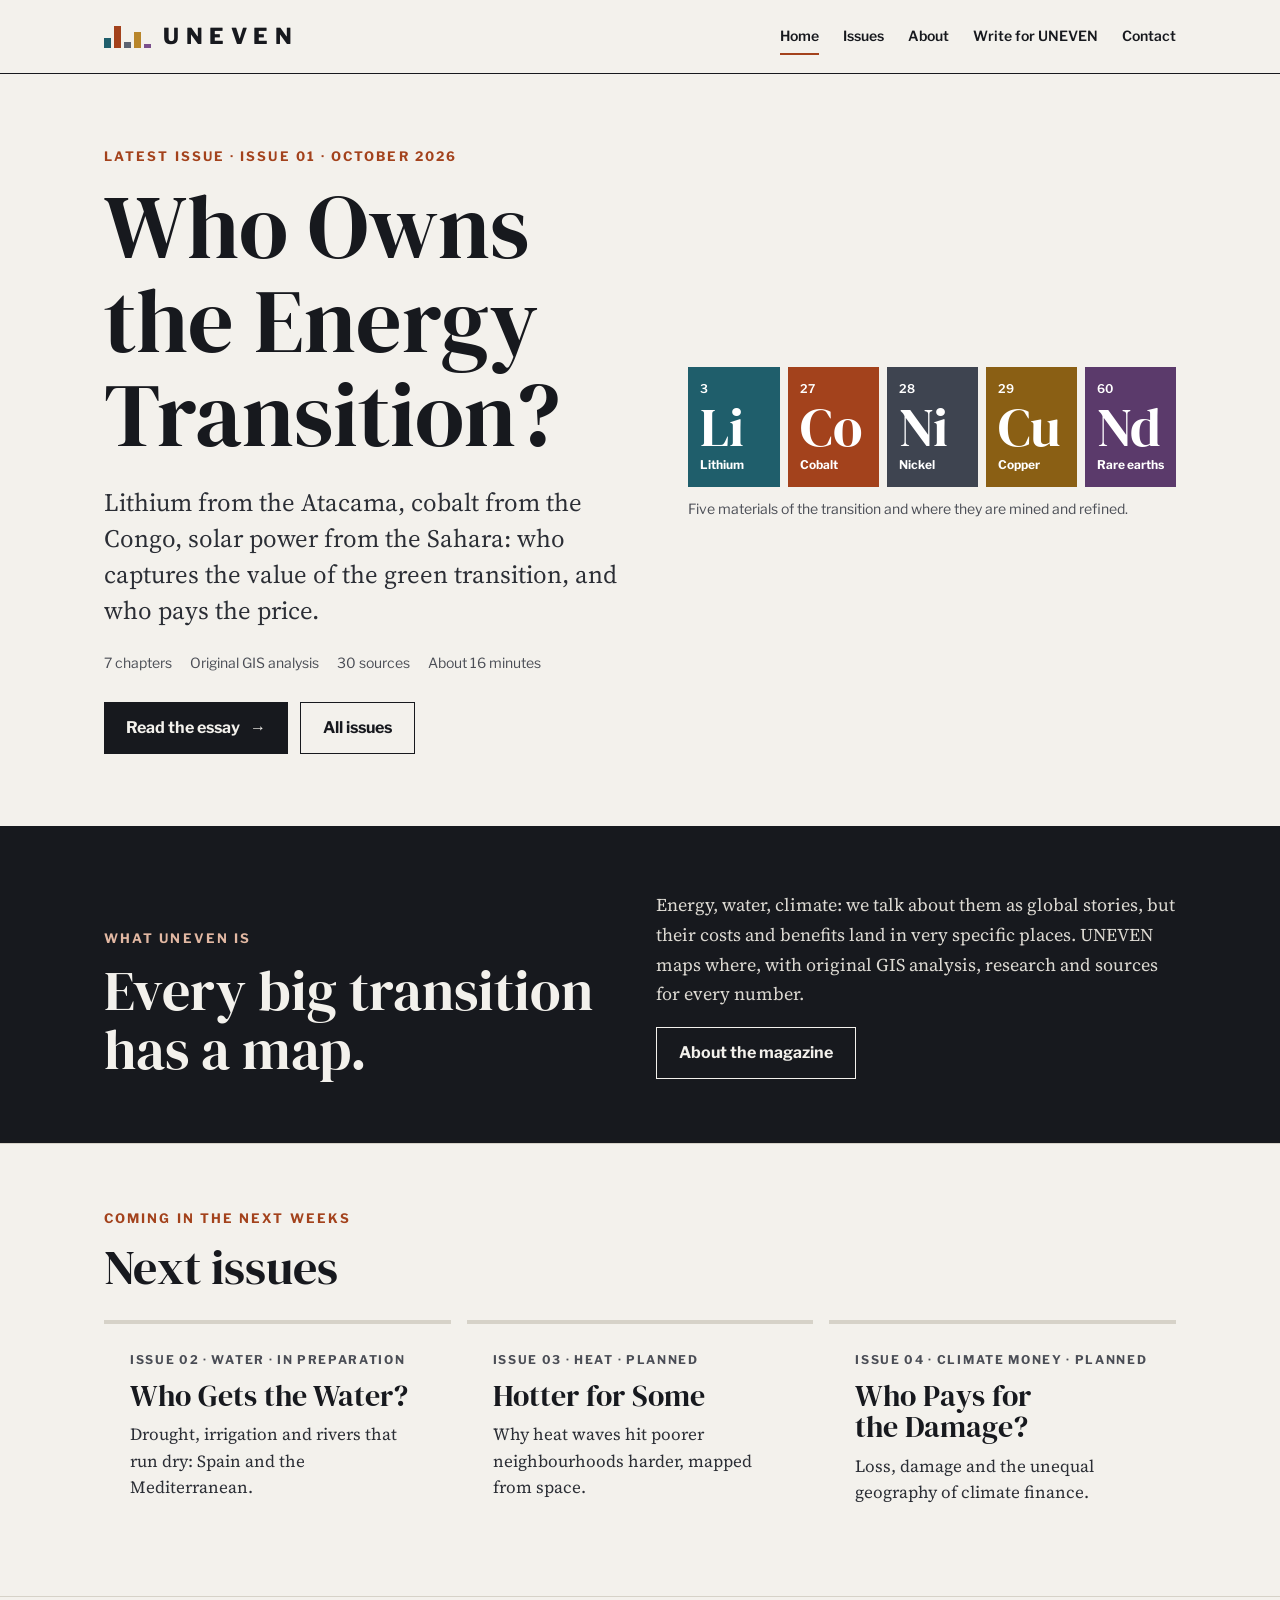
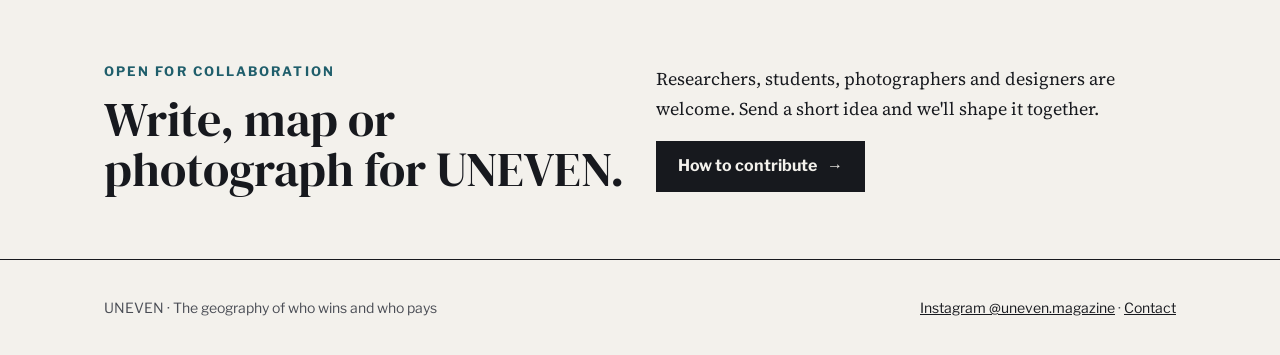
==== index.html @ 7dfdbe9b "Add files via upload" ====
<!doctype html>
<html lang="en">
<head>
<meta charset="utf-8">
<meta name="viewport" content="width=device-width, initial-scale=1, viewport-fit=cover">
<title>UNEVEN · The geography of who wins and who pays</title>
<meta name="description" content="An independent magazine on the geography of inequality: maps, data and research on where the costs and benefits of global change land.">
<meta property="og:title" content="UNEVEN · The geography of who wins and who pays">
<meta property="og:description" content="An independent magazine on the geography of inequality: maps, data and research on where the costs and benefits of global change land.">
<meta property="og:image" content="share-issue-01.jpg">
<link rel="icon" href="icon.png">
<link rel="apple-touch-icon" href="icon.png">
<link rel="preconnect" href="https://fonts.googleapis.com">
<link href="https://fonts.googleapis.com/css2?family=DM+Serif+Display&amp;family=Source+Serif+4:ital,opsz,wght@0,8..60,400;0,8..60,600;1,8..60,400&amp;family=Libre+Franklin:wght@500;600;700;800&amp;display=swap" rel="stylesheet">
<link rel="stylesheet" href="style.css">
</head>
<body><header class="site-head"><div class="wrap">
<a class="logo" href="index.html" aria-label="UNEVEN home"><span class="bars" aria-hidden="true"><span style="height:10px;background:var(--teal)"></span><span style="height:22px;background:var(--copper)"></span><span style="height:6px;background:var(--slate)"></span><span style="height:16px;background:#B8862B"></span><span style="height:4px;background:var(--plum)"></span></span><span class="word">UNEVEN</span></a>
<nav class="nav" aria-label="Main"><a href="index.html" aria-current="page">Home</a><a href="issues.html">Issues</a><a href="about.html">About</a><a href="write.html">Write for UNEVEN</a><a href="contact.html">Contact</a></nav>
</div></header>
<main>
<div class="wrap hero">
<div>
<p class="kicker">Latest issue · Issue 01 · October 2026</p>
<h1>Who Owns the Energy Transition?</h1>
<p class="lede">Lithium from the Atacama, cobalt from the Congo, solar power from the Sahara: who captures the value of the green transition, and who pays the price.</p>
<div class="meta small"><span>7 chapters</span><span>Original GIS analysis</span><span>30 sources</span><span>About 16 minutes</span></div>
<div class="btns"><a class="btn" href="issue-01.html">Read the essay <span aria-hidden="true">→</span></a><a class="btn ghost" href="issues.html">All issues</a></div>
</div>
<div><div class="tiles" aria-hidden="true">
<div class="tile" style="background:var(--teal)"><span class="z">3</span><span class="sym">Li</span><span class="nm">Lithium</span></div>
<div class="tile" style="background:var(--copper)"><span class="z">27</span><span class="sym">Co</span><span class="nm">Cobalt</span></div>
<div class="tile" style="background:#3E4450"><span class="z">28</span><span class="sym">Ni</span><span class="nm">Nickel</span></div>
<div class="tile" style="background:var(--gold)"><span class="z">29</span><span class="sym">Cu</span><span class="nm">Copper</span></div>
<div class="tile" style="background:#5B3A6B"><span class="z">60</span><span class="sym">Nd</span><span class="nm">Rare earths</span></div>
</div><p class="small" style="margin-top:10px">Five materials of the transition and where they are mined and refined.</p></div>
</div>
<section class="band"><div class="wrap" style="display:grid;grid-template-columns:repeat(auto-fit,minmax(280px,1fr));gap:32px;align-items:end">
<div><p class="kicker">What UNEVEN is</p><h2 style="font-size:clamp(34px,5vw,56px)">Every big transition has a map.</h2></div>
<div><p style="margin:0 0 18px">Energy, water, climate: we talk about them as global stories, but their costs and benefits land in very specific places. UNEVEN maps where, with original GIS analysis, research and sources for every number.</p>
<a class="btn ghost" style="color:var(--paper);border-color:var(--paper)" href="about.html">About the magazine</a></div>
</div></section>
<section><div class="wrap">
<p class="kicker">Coming in the next weeks</p>
<h2 style="font-size:clamp(32px,4.5vw,48px);margin-bottom:28px">Next issues</h2>
<div class="grid-3">
<div class="card soon"><span class="tag">Issue 02 · Water · In preparation</span><h3>Who Gets the Water?</h3><p>Drought, irrigation and rivers that run dry: Spain and the Mediterranean.</p></div>
<div class="card soon"><span class="tag">Issue 03 · Heat · Planned</span><h3>Hotter for Some</h3><p>Why heat waves hit poorer neighbourhoods harder, mapped from space.</p></div>
<div class="card soon"><span class="tag">Issue 04 · Climate money · Planned</span><h3>Who Pays for the Damage?</h3><p>Loss, damage and the unequal geography of climate finance.</p></div>
</div>
</div></section>
<section><div class="wrap" style="display:grid;grid-template-columns:repeat(auto-fit,minmax(280px,1fr));gap:32px;align-items:center">
<div><p class="kicker teal">Open for collaboration</p><h2 style="font-size:clamp(32px,4.5vw,48px)">Write, map or photograph for UNEVEN.</h2></div>
<div><p style="margin:0 0 18px">Researchers, students, photographers and designers are welcome. Send a short idea and we'll shape it together.</p><a class="btn" href="write.html">How to contribute <span aria-hidden="true">→</span></a></div>
</div></section>
</main><footer class="site-foot"><div class="wrap">
<span>UNEVEN · The geography of who wins and who pays</span>
<span><a href="https://www.instagram.com/uneven.magazine/">Instagram @uneven.magazine</a> · <a href="contact.html">Contact</a></span>
</div></footer>
</body>
</html>
---- style.css ----
/* UNEVEN site: paper ground, ink type, element-tile accents. One light editorial look by choice. */
:root {
  --paper: #F3F1EC;
  --paper-2: #E9E6DF;
  --white: #FFFFFF;
  --ink: #17191E;
  --ink-2: #2B2E35;
  --muted: #4A4D55;
  --rule: #D6D2C8;
  --copper: #A3421C;
  --copper-dark: #6E2A10;
  --copper-light: #E2B8A3;
  --teal: #1F5E6B;
  --slate: #5C6372;
  --gold: #8A5F14;
  --plum: #7A4F8C;
  --display: 'DM Serif Display', Georgia, serif;
  --body: 'Source Serif 4', Georgia, serif;
  --label: 'Libre Franklin', 'Helvetica Neue', Arial, sans-serif;
  color-scheme: light;
}
* { box-sizing: border-box; }
html, body { background: var(--paper); color: var(--ink); }
body { margin: 0; font-family: var(--body); font-size: 18px; line-height: 1.65; }
a { color: var(--copper); }
a:hover { color: var(--copper-dark); }
a:focus-visible, button:focus-visible { outline: 2px solid var(--copper); outline-offset: 3px; }
img { max-width: 100%; height: auto; display: block; }
h1, h2, h3 { font-family: var(--display); font-weight: 400; line-height: 1.05; text-wrap: balance; margin: 0; }

.wrap { max-width: 1120px; margin: 0 auto; padding-inline: 24px; }
.narrow { max-width: 720px; margin: 0 auto; padding-inline: 24px; }

/* header */
.site-head { border-bottom: 1px solid var(--ink); background: var(--paper); }
.site-head .wrap { display: flex; flex-wrap: wrap; align-items: center; justify-content: space-between; gap: 12px 28px; padding-block: 18px; }
.logo { display: flex; align-items: center; gap: 12px; text-decoration: none; color: var(--ink); }
.logo:hover { color: var(--ink); }
.logo .bars { display: flex; align-items: flex-end; gap: 3px; height: 22px; }
.logo .bars span { width: 7px; display: block; }
.logo .word { font-family: var(--label); font-weight: 800; font-size: 22px; letter-spacing: .3em; }
.nav { display: flex; flex-wrap: wrap; gap: 6px 24px; font-family: var(--label); font-size: 14px; font-weight: 600; }
.nav a { color: var(--ink); text-decoration: none; padding-block: 6px; border-bottom: 2px solid transparent; }
.nav a:hover, .nav a[aria-current="page"] { border-bottom-color: var(--copper); color: var(--ink); }

/* type helpers */
.kicker { font-family: var(--label); font-size: 13px; font-weight: 700; letter-spacing: .16em; text-transform: uppercase; color: var(--copper); margin: 0 0 12px; }
.kicker.teal { color: var(--teal); }
.lede { font-size: clamp(20px, 2.3vw, 25px); line-height: 1.45; color: var(--ink-2); margin: 0; }
.label { font-family: var(--label); }
.small { font-family: var(--label); font-size: 14px; color: var(--muted); }
section { padding-block: 64px; }
section + section { border-top: 1px solid var(--rule); }
.page-title { padding-block: 72px 40px; }
.page-title h1 { font-size: clamp(48px, 8vw, 96px); margin-bottom: 20px; }
.prose p { margin: 0 0 20px; }
.prose h2 { font-size: clamp(30px, 4vw, 40px); margin: 40px 0 16px; }
.prose ul, .prose ol { padding-left: 22px; margin: 0 0 20px; }
.prose li { margin-bottom: 8px; }

/* element tiles */
.tiles { display: grid; grid-template-columns: repeat(5, minmax(0, 1fr)); gap: 8px; }
.tile { color: #FFFFFF; padding: 12px; min-height: 120px; display: flex; flex-direction: column; justify-content: space-between; font-family: var(--label); }
.tile .z { font-size: 12px; font-weight: 600; }
.tile .sym { font-family: var(--display); font-size: clamp(32px, 4.5vw, 54px); line-height: 1; }
.tile .nm { font-size: 12px; font-weight: 700; }

/* hero (latest issue) */
.hero { display: grid; grid-template-columns: minmax(0, 1.1fr) minmax(0, 1fr); gap: 48px; align-items: center; padding-block: 72px; }
.hero h1 { font-size: clamp(46px, 7vw, 92px); margin-bottom: 22px; }
.hero .meta { display: flex; flex-wrap: wrap; gap: 6px 18px; margin: 22px 0 28px; }
.btn { display: inline-flex; align-items: center; gap: 10px; min-height: 48px; padding: 12px 22px; background: var(--ink); color: var(--paper); font-family: var(--label); font-weight: 700; font-size: 16px; text-decoration: none; }
.btn:hover { background: var(--copper); color: #FFFFFF; }
.btn.ghost { background: transparent; color: var(--ink); border: 1.5px solid var(--ink); }
.btn.ghost:hover { background: var(--ink); color: var(--paper); }
.btns { display: flex; flex-wrap: wrap; gap: 12px; }
@media (max-width: 820px) { .hero { grid-template-columns: 1fr; gap: 32px; padding-block: 48px; } }

/* cards */
.grid-3 { display: grid; grid-template-columns: repeat(auto-fit, minmax(260px, 1fr)); gap: 16px; }
.card { background: var(--white); padding: 26px; border-top: 4px solid var(--ink); display: flex; flex-direction: column; gap: 10px; }
.card h3 { font-size: 30px; }
.card p { margin: 0; font-size: 17px; line-height: 1.55; color: var(--ink-2); }
.card .tag { font-family: var(--label); font-size: 12px; font-weight: 700; letter-spacing: .14em; text-transform: uppercase; }
.card.soon { background: transparent; border-top-color: var(--rule); }
.card.soon .tag { color: var(--muted); }

.issue-row { display: grid; grid-template-columns: 220px minmax(0, 1fr); gap: 32px; padding: 32px 0; border-bottom: 1px solid var(--rule); text-decoration: none; color: var(--ink); align-items: center; }
.issue-row:hover { color: var(--ink); }
.issue-row:hover h2 { color: var(--copper); }
.issue-row h2 { font-size: clamp(32px, 4vw, 46px); margin: 6px 0 10px; }
.issue-row p { margin: 0; color: var(--ink-2); }
@media (max-width: 640px) { .issue-row { grid-template-columns: 1fr; gap: 16px; } }

.band { background: var(--ink); color: var(--paper); }
.band .kicker { color: var(--copper-light); }
.band p { color: #DCD9D2; }

.person { display: flex; flex-wrap: wrap; gap: 28px; align-items: center; }
.person img { width: 160px; height: 160px; object-fit: cover; }
.person h3 { font-size: 40px; margin-bottom: 6px; }

.steps { counter-reset: s; list-style: none; padding: 0; margin: 0; display: grid; gap: 0; }
.steps li { counter-increment: s; display: grid; grid-template-columns: 56px minmax(0, 1fr); gap: 16px; padding: 18px 0; border-bottom: 1px solid var(--rule); }
.steps li::before { content: counter(s, decimal-leading-zero); font-family: var(--display); font-size: 32px; color: var(--copper); line-height: 1; }

.contact-box { background: var(--white); padding: 28px; display: flex; flex-direction: column; gap: 6px; border-top: 4px solid var(--teal); }
.contact-box .v { font-family: var(--label); font-weight: 700; font-size: clamp(18px, 2.4vw, 24px); word-break: break-word; }

/* footer */
.site-foot { border-top: 1px solid var(--ink); padding-block: 36px; font-family: var(--label); font-size: 14px; color: var(--muted); }
.site-foot .wrap { display: flex; flex-wrap: wrap; justify-content: space-between; gap: 12px 28px; }
.site-foot a { color: var(--ink); }

@media (prefers-reduced-motion: reduce) { * { transition: none !important; } }
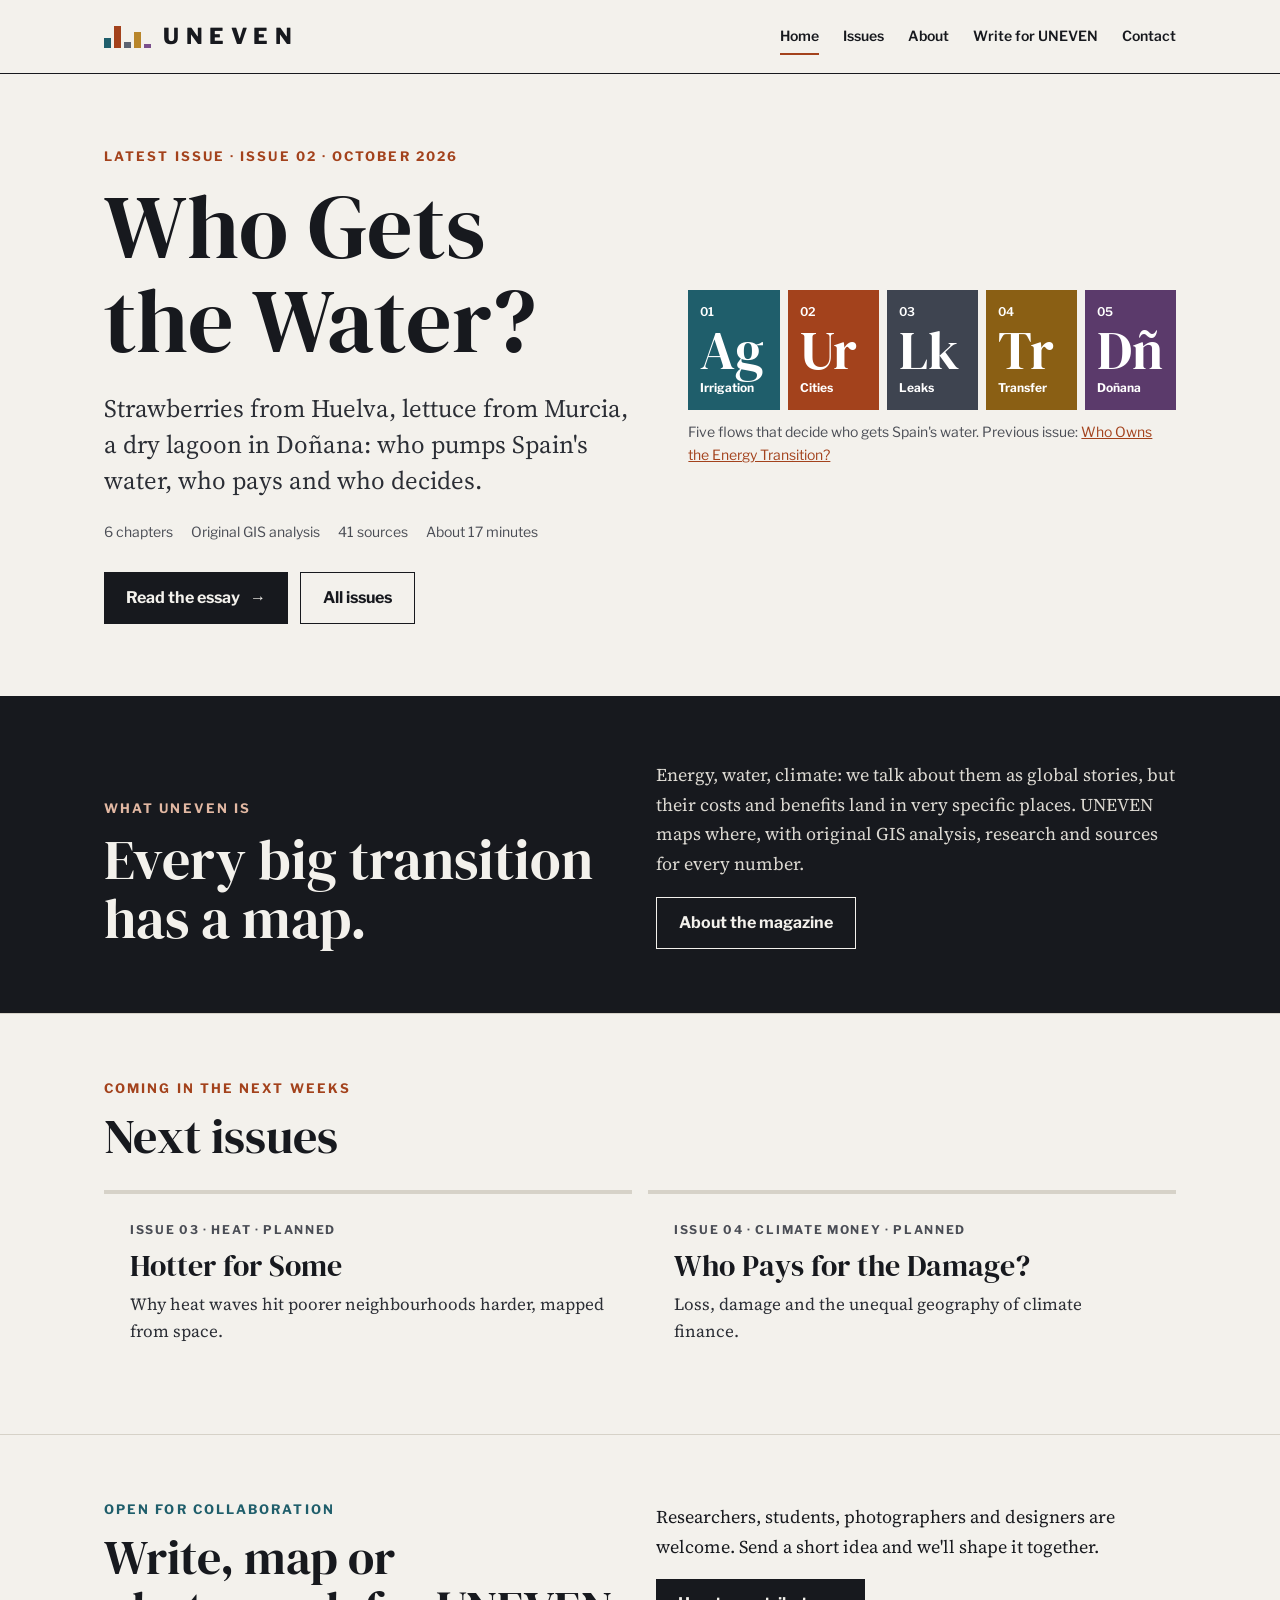
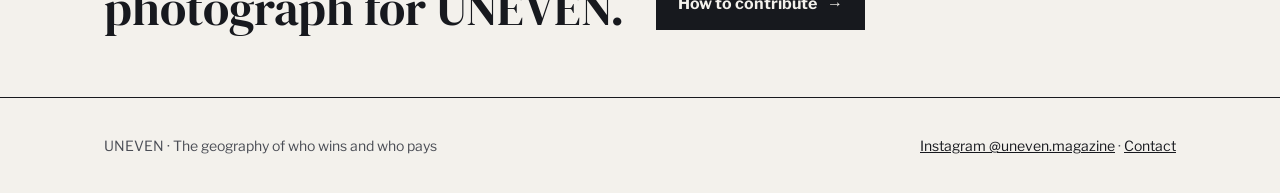
==== commit 44bbd196: "Publish Issue 02: Who Gets the Water?" ====
--- a/index.html
+++ b/index.html
@@ -21,19 +21,19 @@
 <main>
 <div class="wrap hero">
 <div>
-<p class="kicker">Latest issue · Issue 01 · October 2026</p>
-<h1>Who Owns the Energy Transition?</h1>
-<p class="lede">Lithium from the Atacama, cobalt from the Congo, solar power from the Sahara: who captures the value of the green transition, and who pays the price.</p>
-<div class="meta small"><span>7 chapters</span><span>Original GIS analysis</span><span>30 sources</span><span>About 16 minutes</span></div>
-<div class="btns"><a class="btn" href="issue-01.html">Read the essay <span aria-hidden="true">→</span></a><a class="btn ghost" href="issues.html">All issues</a></div>
+<p class="kicker">Latest issue · Issue 02 · October 2026</p>
+<h1>Who Gets the Water?</h1>
+<p class="lede">Strawberries from Huelva, lettuce from Murcia, a dry lagoon in Do&ntilde;ana: who pumps Spain&#39;s water, who pays and who decides.</p>
+<div class="meta small"><span>6 chapters</span><span>Original GIS analysis</span><span>41 sources</span><span>About 17 minutes</span></div>
+<div class="btns"><a class="btn" href="issue-02.html">Read the essay <span aria-hidden="true">→</span></a><a class="btn ghost" href="issues.html">All issues</a></div>
 </div>
 <div><div class="tiles" aria-hidden="true">
-<div class="tile" style="background:var(--teal)"><span class="z">3</span><span class="sym">Li</span><span class="nm">Lithium</span></div>
-<div class="tile" style="background:var(--copper)"><span class="z">27</span><span class="sym">Co</span><span class="nm">Cobalt</span></div>
-<div class="tile" style="background:#3E4450"><span class="z">28</span><span class="sym">Ni</span><span class="nm">Nickel</span></div>
-<div class="tile" style="background:var(--gold)"><span class="z">29</span><span class="sym">Cu</span><span class="nm">Copper</span></div>
-<div class="tile" style="background:#5B3A6B"><span class="z">60</span><span class="sym">Nd</span><span class="nm">Rare earths</span></div>
-</div><p class="small" style="margin-top:10px">Five materials of the transition and where they are mined and refined.</p></div>
+<div class="tile" style="background:var(--teal)"><span class="z">01</span><span class="sym">Ag</span><span class="nm">Irrigation</span></div>
+<div class="tile" style="background:var(--copper)"><span class="z">02</span><span class="sym">Ur</span><span class="nm">Cities</span></div>
+<div class="tile" style="background:#3E4450"><span class="z">03</span><span class="sym">Lk</span><span class="nm">Leaks</span></div>
+<div class="tile" style="background:var(--gold)"><span class="z">04</span><span class="sym">Tr</span><span class="nm">Transfer</span></div>
+<div class="tile" style="background:#5B3A6B"><span class="z">05</span><span class="sym">D&ntilde;</span><span class="nm">Do&ntilde;ana</span></div>
+</div><p class="small" style="margin-top:10px">Five flows that decide who gets Spain&#39;s water. Previous issue: <a href="issue-01.html">Who Owns the Energy Transition?</a></p></div>
 </div>
 <section class="band"><div class="wrap" style="display:grid;grid-template-columns:repeat(auto-fit,minmax(280px,1fr));gap:32px;align-items:end">
 <div><p class="kicker">What UNEVEN is</p><h2 style="font-size:clamp(34px,5vw,56px)">Every big transition has a map.</h2></div>
@@ -44,7 +44,6 @@
 <p class="kicker">Coming in the next weeks</p>
 <h2 style="font-size:clamp(32px,4.5vw,48px);margin-bottom:28px">Next issues</h2>
 <div class="grid-3">
-<div class="card soon"><span class="tag">Issue 02 · Water · In preparation</span><h3>Who Gets the Water?</h3><p>Drought, irrigation and rivers that run dry: Spain and the Mediterranean.</p></div>
 <div class="card soon"><span class="tag">Issue 03 · Heat · Planned</span><h3>Hotter for Some</h3><p>Why heat waves hit poorer neighbourhoods harder, mapped from space.</p></div>
 <div class="card soon"><span class="tag">Issue 04 · Climate money · Planned</span><h3>Who Pays for the Damage?</h3><p>Loss, damage and the unequal geography of climate finance.</p></div>
 </div>
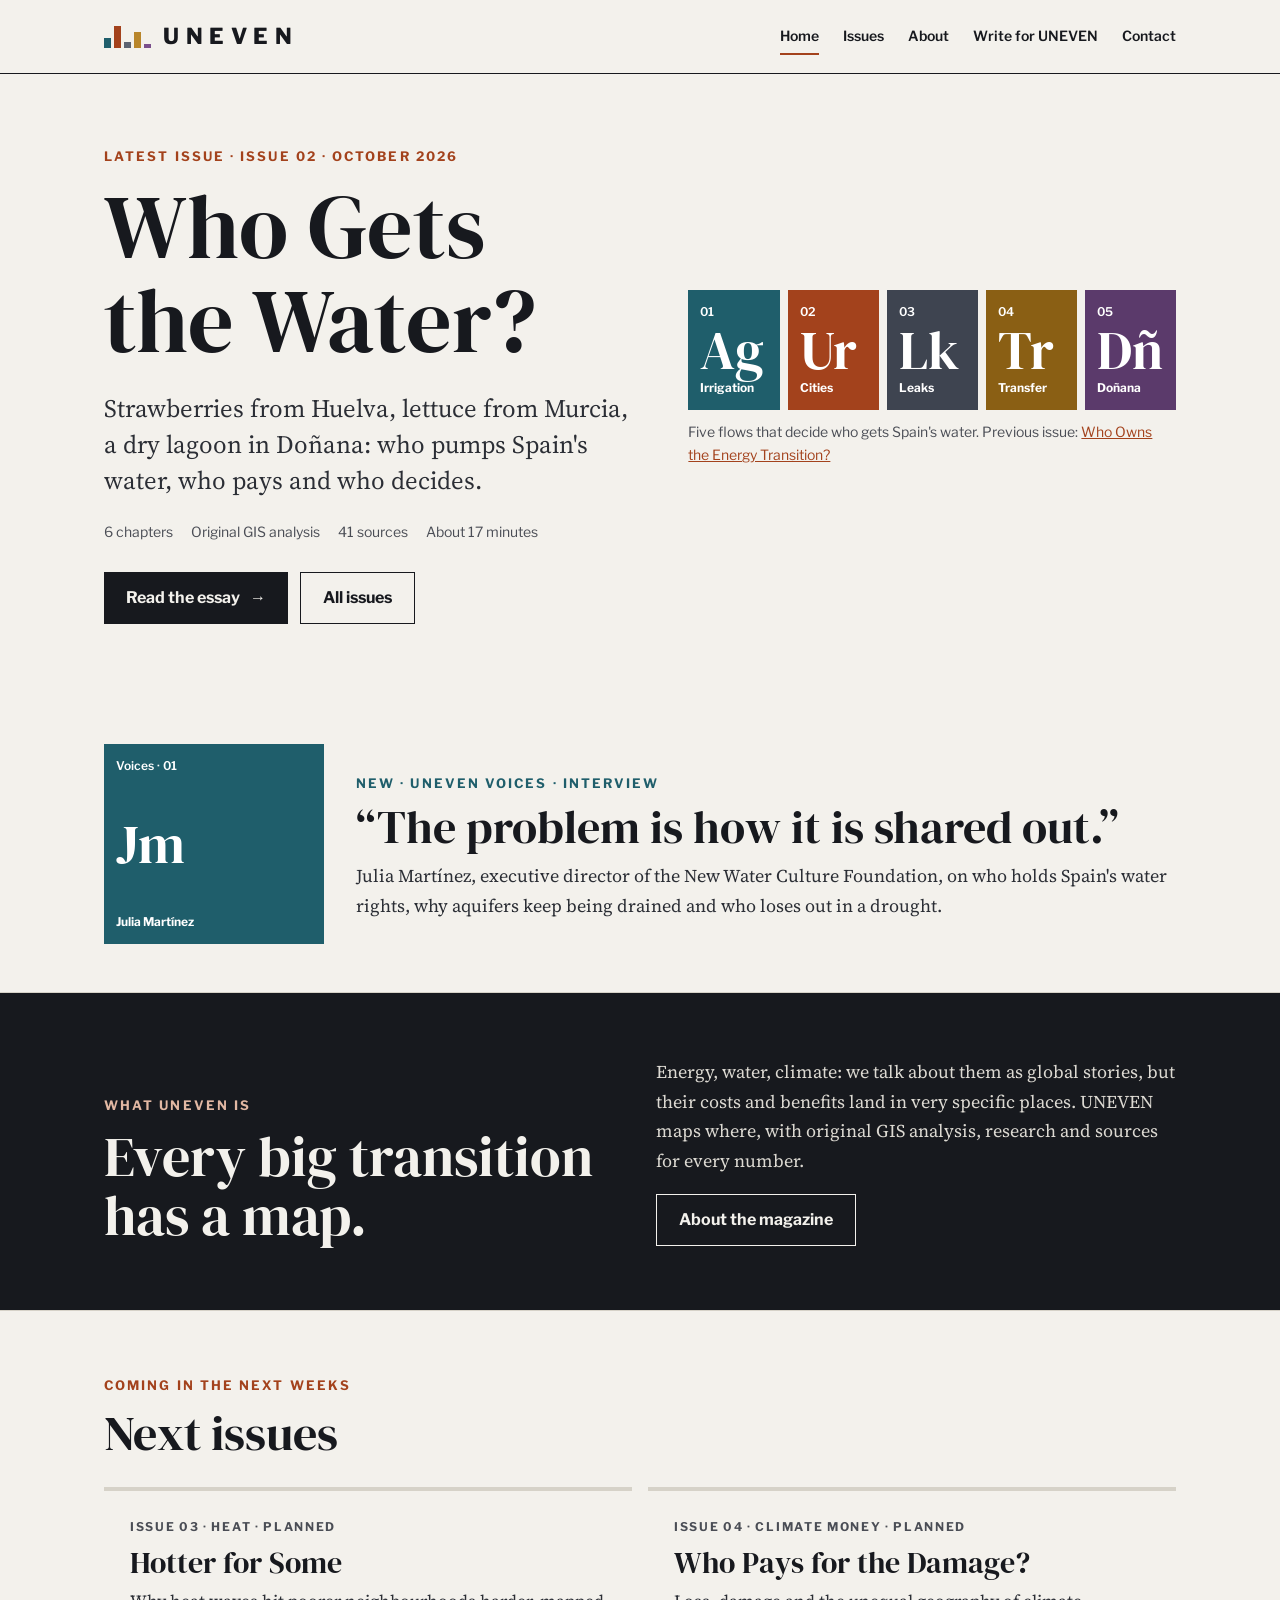
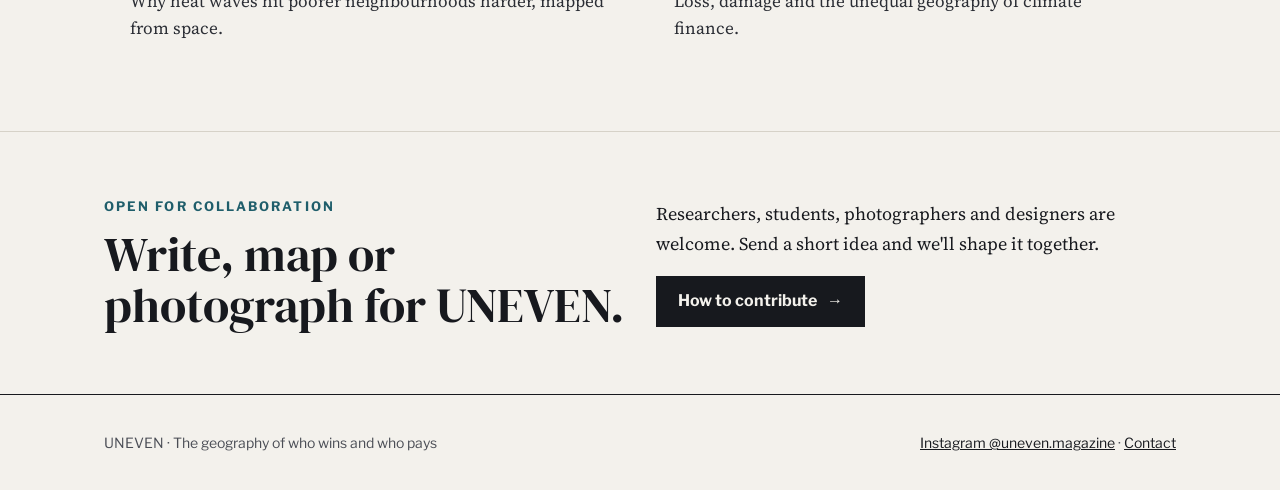
==== commit bfb63326: "Add UNEVEN Voices 01: Julia Martínez interview" ====
--- a/index.html
+++ b/index.html
@@ -35,6 +35,12 @@
 <div class="tile" style="background:#5B3A6B"><span class="z">05</span><span class="sym">D&ntilde;</span><span class="nm">Do&ntilde;ana</span></div>
 </div><p class="small" style="margin-top:10px">Five flows that decide who gets Spain&#39;s water. Previous issue: <a href="issue-01.html">Who Owns the Energy Transition?</a></p></div>
 </div>
+<section style="padding-block:48px"><div class="wrap">
+<a class="issue-row" href="voices-julia-martinez.html" style="border-bottom:0;padding:0">
+<div><div class="tile" style="background:var(--teal);min-height:200px" aria-hidden="true"><span class="z">Voices · 01</span><span class="sym">Jm</span><span class="nm">Julia Mart&iacute;nez</span></div></div>
+<div><span class="kicker teal">New · UNEVEN Voices · Interview</span><h2>&ldquo;The problem is how it is shared out.&rdquo;</h2><p>Julia Mart&iacute;nez, executive director of the New Water Culture Foundation, on who holds Spain&#39;s water rights, why aquifers keep being drained and who loses out in a drought.</p></div>
+</a>
+</div></section>
 <section class="band"><div class="wrap" style="display:grid;grid-template-columns:repeat(auto-fit,minmax(280px,1fr));gap:32px;align-items:end">
 <div><p class="kicker">What UNEVEN is</p><h2 style="font-size:clamp(34px,5vw,56px)">Every big transition has a map.</h2></div>
 <div><p style="margin:0 0 18px">Energy, water, climate: we talk about them as global stories, but their costs and benefits land in very specific places. UNEVEN maps where, with original GIS analysis, research and sources for every number.</p>
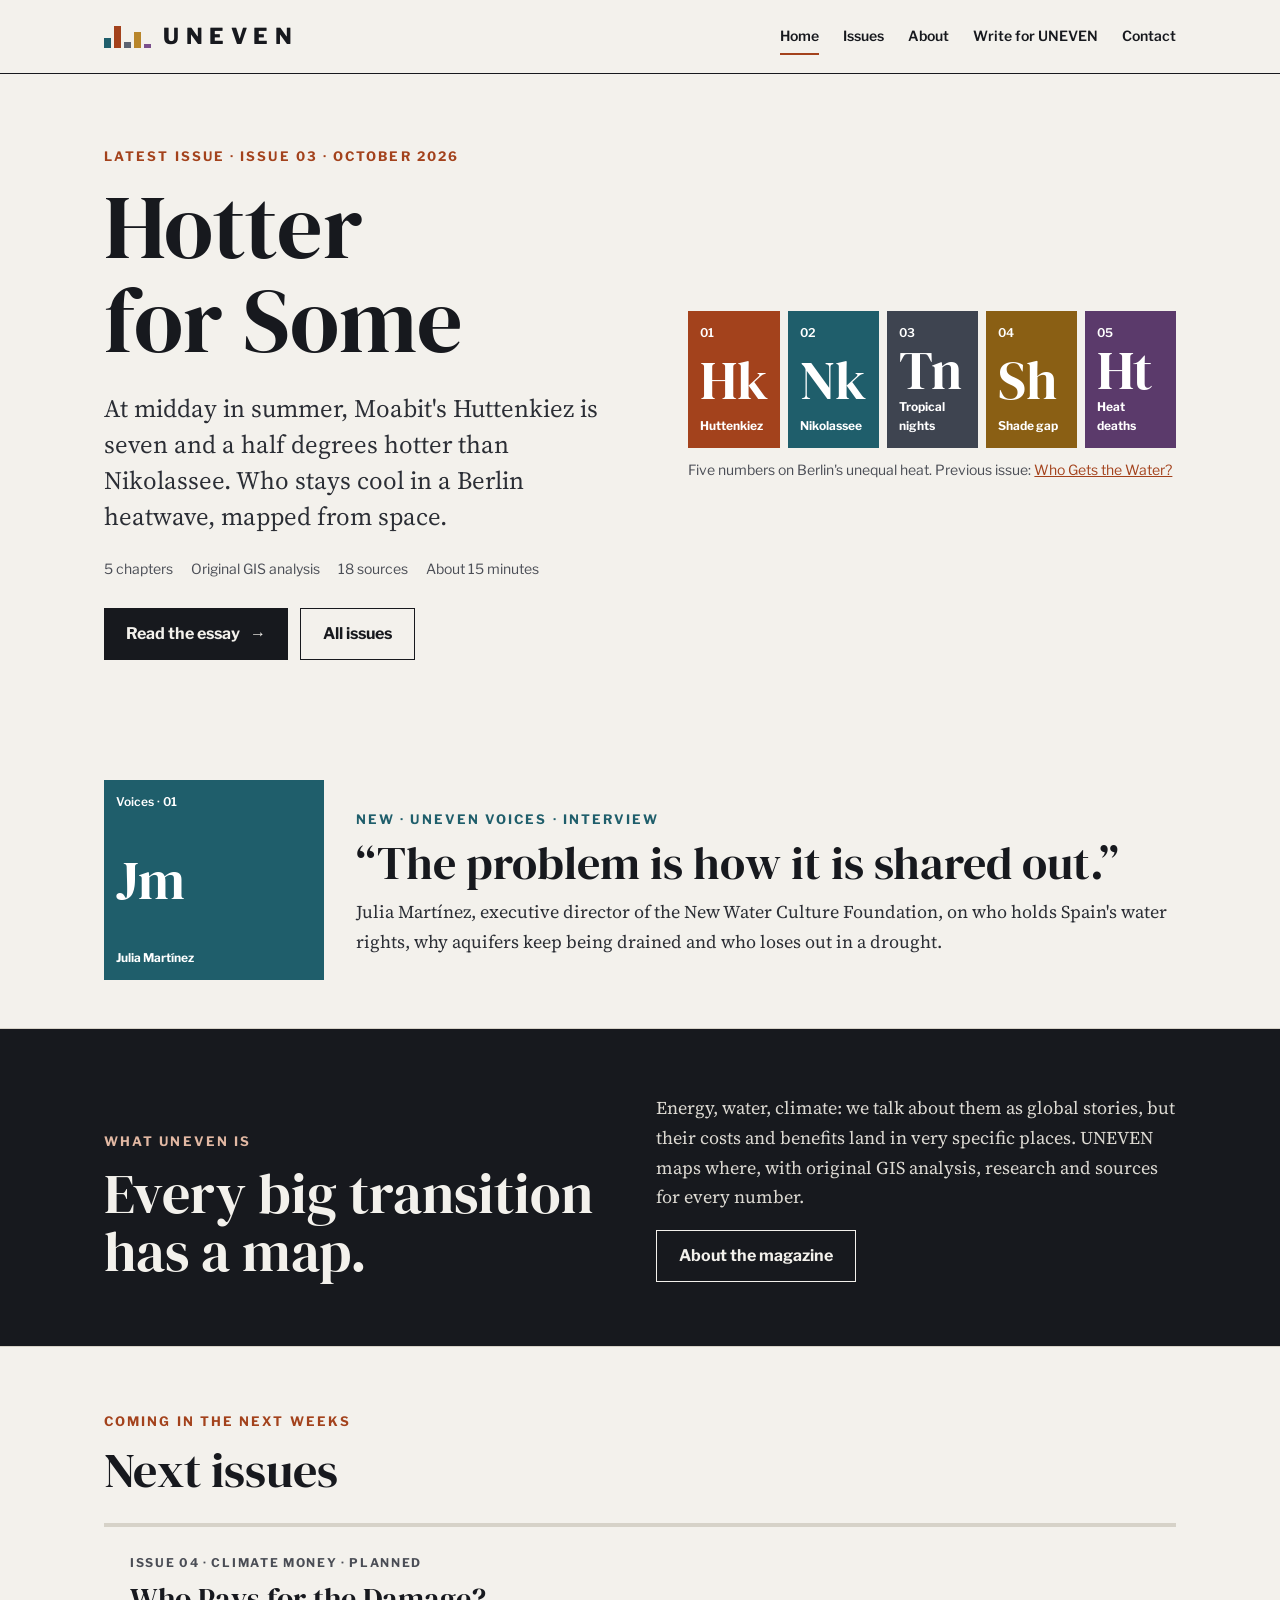
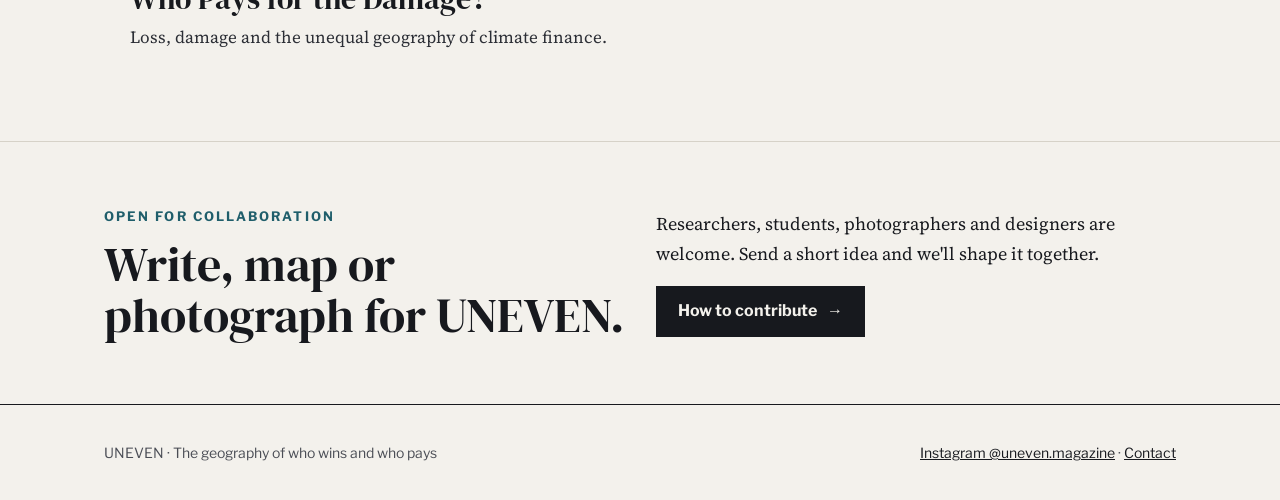
==== commit 74f4c3a7: "Publish Issue 03: Hotter for Some (Berlin heat)" ====
--- a/index.html
+++ b/index.html
@@ -21,19 +21,19 @@
 <main>
 <div class="wrap hero">
 <div>
-<p class="kicker">Latest issue · Issue 02 · October 2026</p>
-<h1>Who Gets the Water?</h1>
-<p class="lede">Strawberries from Huelva, lettuce from Murcia, a dry lagoon in Do&ntilde;ana: who pumps Spain&#39;s water, who pays and who decides.</p>
-<div class="meta small"><span>6 chapters</span><span>Original GIS analysis</span><span>41 sources</span><span>About 17 minutes</span></div>
-<div class="btns"><a class="btn" href="issue-02.html">Read the essay <span aria-hidden="true">→</span></a><a class="btn ghost" href="issues.html">All issues</a></div>
+<p class="kicker">Latest issue · Issue 03 · October 2026</p>
+<h1>Hotter for Some</h1>
+<p class="lede">At midday in summer, Moabit&#39;s Huttenkiez is seven and a half degrees hotter than Nikolassee. Who stays cool in a Berlin heatwave, mapped from space.</p>
+<div class="meta small"><span>5 chapters</span><span>Original GIS analysis</span><span>18 sources</span><span>About 15 minutes</span></div>
+<div class="btns"><a class="btn" href="issue-03.html">Read the essay <span aria-hidden="true">→</span></a><a class="btn ghost" href="issues.html">All issues</a></div>
 </div>
 <div><div class="tiles" aria-hidden="true">
-<div class="tile" style="background:var(--teal)"><span class="z">01</span><span class="sym">Ag</span><span class="nm">Irrigation</span></div>
-<div class="tile" style="background:var(--copper)"><span class="z">02</span><span class="sym">Ur</span><span class="nm">Cities</span></div>
-<div class="tile" style="background:#3E4450"><span class="z">03</span><span class="sym">Lk</span><span class="nm">Leaks</span></div>
-<div class="tile" style="background:var(--gold)"><span class="z">04</span><span class="sym">Tr</span><span class="nm">Transfer</span></div>
-<div class="tile" style="background:#5B3A6B"><span class="z">05</span><span class="sym">D&ntilde;</span><span class="nm">Do&ntilde;ana</span></div>
-</div><p class="small" style="margin-top:10px">Five flows that decide who gets Spain&#39;s water. Previous issue: <a href="issue-01.html">Who Owns the Energy Transition?</a></p></div>
+<div class="tile" style="background:var(--copper)"><span class="z">01</span><span class="sym">Hk</span><span class="nm">Huttenkiez</span></div>
+<div class="tile" style="background:var(--teal)"><span class="z">02</span><span class="sym">Nk</span><span class="nm">Nikolassee</span></div>
+<div class="tile" style="background:#3E4450"><span class="z">03</span><span class="sym">Tn</span><span class="nm">Tropical nights</span></div>
+<div class="tile" style="background:var(--gold)"><span class="z">04</span><span class="sym">Sh</span><span class="nm">Shade gap</span></div>
+<div class="tile" style="background:#5B3A6B"><span class="z">05</span><span class="sym">Ht</span><span class="nm">Heat deaths</span></div>
+</div><p class="small" style="margin-top:10px">Five numbers on Berlin&#39;s unequal heat. Previous issue: <a href="issue-02.html">Who Gets the Water?</a></p></div>
 </div>
 <section style="padding-block:48px"><div class="wrap">
 <a class="issue-row" href="voices-julia-martinez.html" style="border-bottom:0;padding:0">
@@ -50,7 +50,6 @@
 <p class="kicker">Coming in the next weeks</p>
 <h2 style="font-size:clamp(32px,4.5vw,48px);margin-bottom:28px">Next issues</h2>
 <div class="grid-3">
-<div class="card soon"><span class="tag">Issue 03 · Heat · Planned</span><h3>Hotter for Some</h3><p>Why heat waves hit poorer neighbourhoods harder, mapped from space.</p></div>
 <div class="card soon"><span class="tag">Issue 04 · Climate money · Planned</span><h3>Who Pays for the Damage?</h3><p>Loss, damage and the unequal geography of climate finance.</p></div>
 </div>
 </div></section>
